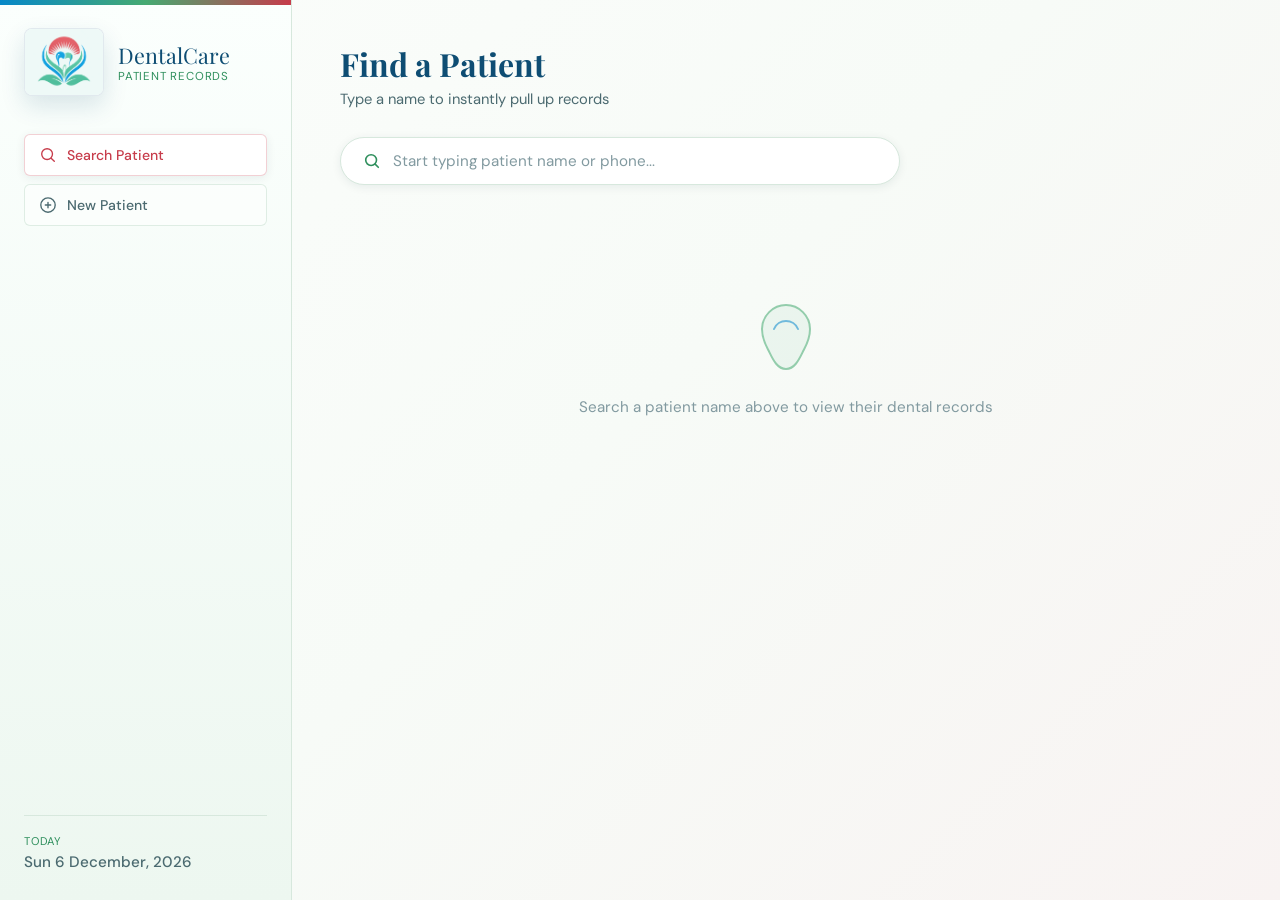
==== templates/index.html @ ff6284b0 "Add gunicorn" ====
<!DOCTYPE html>
<html lang="en">
<head>
  <meta charset="UTF-8" />
  <meta name="viewport" content="width=device-width, initial-scale=1.0"/>
  <title>DentalCare - Patient Management</title>
  <link rel="preconnect" href="https://fonts.googleapis.com"/>
  <link href="https://fonts.googleapis.com/css2?family=DM+Sans:wght@300;400;500;600&family=Playfair+Display:wght@600;700&display=swap" rel="stylesheet"/>
  <link rel="stylesheet" href="/static/css/style.css"/>
</head>
<body>

  <!-- Sidebar -->
  <aside class="sidebar">
    <div class="brand">
      <img class="brand-logo" src="/static/img/dental-logo.png" alt="DentalCare logo"/>
      <div>
        <div class="brand-name">DentalCare</div>
        <div class="brand-sub">Patient Records</div>
      </div>
    </div>

    <nav class="nav">
      <button class="nav-btn active" data-panel="search" onclick="showPanel('search', this)">
        <svg viewBox="0 0 20 20" fill="none"><circle cx="9" cy="9" r="6" stroke="currentColor" stroke-width="1.5"/><path d="M13.5 13.5L17 17" stroke="currentColor" stroke-width="1.5" stroke-linecap="round"/></svg>
        Search Patient
      </button>
      <button class="nav-btn" data-panel="add" onclick="showPanel('add', this)">
        <svg viewBox="0 0 20 20" fill="none"><circle cx="10" cy="10" r="8" stroke="currentColor" stroke-width="1.5"/><path d="M10 7v6M7 10h6" stroke="currentColor" stroke-width="1.5" stroke-linecap="round"/></svg>
        New Patient
      </button>
    </nav>

    <div class="sidebar-footer">
      <div class="today-label">Today</div>
      <div class="today-date" id="todayDate"></div>
    </div>
  </aside>

  <!-- Main Content -->
  <main class="main">

    <!-- SEARCH PANEL -->
    <section class="panel active" id="panel-search">
      <div class="panel-header">
        <h1>Find a Patient</h1>
        <p>Type a name to instantly pull up records</p>
      </div>

      <div class="search-wrap">
        <div class="search-box">
          <svg class="search-icon" viewBox="0 0 20 20" fill="none">
            <circle cx="9" cy="9" r="6" stroke="currentColor" stroke-width="1.8"/>
            <path d="M13.5 13.5L17 17" stroke="currentColor" stroke-width="1.8" stroke-linecap="round"/>
          </svg>
          <input type="text" id="searchInput" placeholder="Start typing patient name or phone..." autocomplete="off" oninput="onSearch()"/>
        </div>
        <div class="search-dropdown" id="searchDropdown"></div>
      </div>

      <!-- Patient Record Card -->
      <div class="patient-card hidden" id="patientCard">
        <div class="card-header-row">
          <div class="patient-avatar" id="patientAvatar"></div>
          <div class="patient-meta">
            <h2 id="cardName"></h2>
            <div class="meta-chips">
              <span class="chip chip-blue" id="cardAge"></span>
              <span class="chip chip-teal" id="cardBlood"></span>
              <span class="chip chip-green" id="cardPhone"></span>
            </div>
            <div class="meta-detail" id="cardAllergies"></div>
          </div>
          <div class="patient-actions">
            <button class="btn-danger" onclick="removePatient()">Remove Patient</button>
            <button class="btn-add-visit" onclick="openVisitModal()">+ Add Visit</button>
          </div>
        </div>

        <!-- Visit Timeline -->
        <div class="visits-section">
          <h3 class="visits-title">Visit History</h3>
          <div class="timeline" id="visitTimeline"></div>
          <div class="no-visits hidden" id="noVisits">No visits recorded yet.</div>
        </div>
      </div>

      <div class="empty-state" id="emptyState">
        <svg viewBox="0 0 80 80" fill="none" xmlns="http://www.w3.org/2000/svg">
          <path d="M40 8C27 8 16 19 16 32c0 7 2.5 14 6 20.5C25.5 59 30 72 40 72s14.5-13 18-19.5c3.5-6.5 6-13.5 6-20.5 0-13-11-24-24-24z" fill="currentColor" opacity=".12"/>
          <path d="M40 8C27 8 16 19 16 32c0 7 2.5 14 6 20.5C25.5 59 30 72 40 72s14.5-13 18-19.5c3.5-6.5 6-13.5 6-20.5 0-13-11-24-24-24z" stroke="currentColor" stroke-width="2" fill="none"/>
          <path d="M28 32c2-5 7-8 12-8s10 3 12 8" stroke="var(--blue-mid)" stroke-width="2" stroke-linecap="round"/>
        </svg>
        <p>Search a patient name above to view their dental records</p>
      </div>
    </section>

    <!-- ADD PATIENT PANEL -->
    <section class="panel" id="panel-add">
      <div class="panel-header">
        <h1>Register New Patient</h1>
        <p>Fill in the patient's details to create a record</p>
      </div>

      <div class="form-card">
        <div class="form-grid">
          <div class="form-group full">
            <label>Full Name <span class="req">*</span></label>
            <input type="text" id="newName" placeholder="e.g. Priya Sharma"/>
          </div>
          <div class="form-group">
            <label>Age</label>
            <input type="number" id="newAge" placeholder="e.g. 32" min="0" max="120"/>
          </div>
          <div class="form-group">
            <label>Blood Group</label>
            <select id="newBlood">
              <option value="">Select...</option>
              <option>A+</option><option>A-</option>
              <option>B+</option><option>B-</option>
              <option>AB+</option><option>AB-</option>
              <option>O+</option><option>O-</option>
            </select>
          </div>
          <div class="form-group">
            <label>Phone</label>
            <input type="tel" id="newPhone" placeholder="+91 9876543210"/>
          </div>
          <div class="form-group">
            <label>Email</label>
            <input type="email" id="newEmail" placeholder="patient@email.com"/>
          </div>
          <div class="form-group full">
            <label>Known Allergies</label>
            <input type="text" id="newAllergies" placeholder="e.g. Penicillin, Latex (or none)"/>
          </div>
        </div>
        <div class="form-actions">
          <button class="btn-primary" onclick="addPatient()">Register Patient</button>
        </div>
        <div class="form-msg hidden" id="addMsg"></div>
      </div>
    </section>
  </main>

  <!-- VISIT MODAL -->
  <div class="modal-overlay hidden" id="visitModal">
    <div class="modal">
      <div class="modal-header">
        <h3>Record a Visit</h3>
        <button class="modal-close" onclick="closeVisitModal()">&times;</button>
      </div>
      <div class="modal-body">
        <div class="form-group">
          <label>Visit Date</label>
          <input type="date" id="visitDate"/>
        </div>
        <div class="form-group">
          <label>Problem / Complaint <span class="req">*</span></label>
          <input type="text" id="visitProblem" placeholder="e.g. Cavity in lower molar"/>
        </div>
        <div class="form-group">
          <label>Treatment Given</label>
          <input type="text" id="visitTreatment" placeholder="e.g. Root canal, Scaling"/>
        </div>
        <div class="form-group">
          <label>Doctor's Notes</label>
          <textarea id="visitNotes" rows="3" placeholder="Any observations, prescriptions..."></textarea>
        </div>
        <div class="form-grid-2">
          <div class="form-group">
            <label>Next Appointment</label>
            <input type="date" id="visitNext"/>
          </div>
          <div class="form-group">
            <label>Cost (&#8377;)</label>
            <input type="number" id="visitCost" placeholder="e.g. 1500"/>
          </div>
        </div>
      </div>
      <div class="modal-footer">
        <button class="btn-secondary" onclick="closeVisitModal()">Cancel</button>
        <button class="btn-primary" onclick="saveVisit()">Save Visit</button>
      </div>
    </div>
  </div>

  <div class="toast hidden" id="toast"></div>

  <script src="/static/js/app.js"></script>
</body>
</html>
---- static/css/style.css ----
/* ── Tokens ────────────────────────────────── */
:root {
  --blue-deep:   #0E4D73;
  --blue-mid:    #0788C8;
  --blue-soft:   #E6F5FB;
  --green:       #2F8F5D;
  --green-mid:   #46AA72;
  --green-soft:  #E7F5EC;
  --red:         #C73C4B;
  --red-soft:    #FBE9EC;
  --teal:        #168B7A;
  --teal-light:  #3CBCA4;
  --turquoise:   #5AC4B0;
  --mint:        #CDEBD7;
  --surface:     #F7FBF7;
  --surface-2:   #EDF7F0;
  --white:       #FFFFFF;
  --text-dark:   #12313A;
  --text-mid:    #4B6A70;
  --text-light:  #829AA0;
  --border:      #D7E8DD;
  --shadow-sm:   0 2px 10px rgba(18,49,58,.08);
  --shadow-md:   0 10px 28px rgba(18,49,58,.11);
  --shadow-lg:   0 20px 56px rgba(18,49,58,.16);
  --radius:      8px;
  --radius-sm:   6px;
  --sidebar-w:   292px;
}

*, *::before, *::after { box-sizing: border-box; margin: 0; padding: 0; }

html, body { height: 100%; }

body {
  font-family: 'DM Sans', sans-serif;
  background:
    linear-gradient(135deg, #FBFDFB 0%, var(--surface) 48%, #F8F3F2 100%);
  color: var(--text-dark);
  display: flex;
  min-height: 100vh;
}

/* ── Sidebar ───────────────────────────────── */
.sidebar {
  width: var(--sidebar-w);
  background: linear-gradient(180deg, #FBFFFD 0%, #EDF7F0 100%);
  border-right: 1px solid var(--border);
  display: flex;
  flex-direction: column;
  padding: 28px 24px;
  flex-shrink: 0;
  position: relative;
  overflow: hidden;
}
.sidebar::before {
  content: '';
  position: absolute;
  top: 0; left: 0; right: 0;
  height: 5px;
  background: linear-gradient(90deg, var(--blue-mid), var(--green-mid), var(--red));
  pointer-events: none;
}

.brand {
  display: flex;
  align-items: center;
  gap: 14px;
  margin-bottom: 38px;
  position: relative;
  z-index: 1;
}
.brand-logo {
  width: 80px;
  height: 68px;
  flex-shrink: 0;
  object-fit: cover;
  border-radius: var(--radius);
  background: var(--white);
  border: 1px solid rgba(14,77,115,.12);
  box-shadow: 0 10px 24px rgba(14,77,115,.14);
}
.brand-name {
  font-family: 'Playfair Display', serif;
  font-size: 1.35rem;
  color: var(--blue-deep);
  letter-spacing: 0;
}
.brand-sub { font-size: .72rem; color: var(--green); letter-spacing: .8px; text-transform: uppercase; }

.nav { display: flex; flex-direction: column; gap: 8px; }
.nav-btn {
  display: flex; align-items: center; gap: 10px;
  padding: 11px 14px;
  background: rgba(255,255,255,.48);
  border: 1px solid rgba(215,232,221,.78);
  border-radius: var(--radius-sm);
  color: var(--text-mid);
  font-size: .88rem;
  font-family: 'DM Sans', sans-serif;
  font-weight: 500;
  cursor: pointer;
  transition: all .2s;
}
.nav-btn svg { width: 18px; height: 18px; flex-shrink: 0; }
.nav-btn:hover { background: var(--blue-soft); color: var(--blue-deep); border-color: rgba(7,136,200,.24); }
.nav-btn.active {
  background: var(--white);
  border-color: rgba(199,60,75,.24);
  color: var(--red);
  box-shadow: var(--shadow-sm);
}

.sidebar-footer {
  margin-top: auto;
  padding-top: 18px;
  border-top: 1px solid var(--border);
}
.today-label { font-size: .7rem; color: var(--green); text-transform: uppercase; letter-spacing: .8px; }
.today-date { font-size: .95rem; color: var(--text-mid); margin-top: 4px; font-weight: 500; }

/* ── Main ──────────────────────────────────── */
.main {
  flex: 1;
  min-height: 0;
  overflow-y: auto;
  padding: 42px 48px;
}

.panel { display: none; }
.panel.active { display: block; }

.panel-header { margin-bottom: 28px; }
.panel-header h1 {
  font-family: 'Playfair Display', serif;
  font-size: 2rem;
  color: var(--blue-deep);
  margin-bottom: 4px;
  letter-spacing: 0;
}
.panel-header p { color: var(--text-mid); font-size: .92rem; }

/* ── Search ────────────────────────────────── */
.search-wrap { position: relative; margin-bottom: 32px; max-width: 560px; }
.search-box {
  display: flex; align-items: center;
  gap: 12px;
  background: var(--white);
  border: 1.5px solid var(--border);
  border-radius: 50px;
  padding: 13px 22px;
  box-shadow: var(--shadow-sm);
  transition: border-color .2s, box-shadow .2s;
}
.search-box:focus-within {
  border-color: var(--blue-mid);
  box-shadow: 0 0 0 4px rgba(7,136,200,.12), var(--shadow-sm);
}
.search-icon { width: 18px; height: 18px; flex-shrink: 0; color: var(--green); }
.search-box input {
  flex: 1; border: none; outline: none;
  font-family: 'DM Sans', sans-serif;
  font-size: .95rem;
  color: var(--text-dark);
  background: transparent;
}
.search-box input::placeholder { color: var(--text-light); }

.search-dropdown {
  position: absolute; top: calc(100% + 8px); left: 0; right: 0;
  background: var(--white);
  border: 1px solid var(--border);
  border-radius: var(--radius);
  box-shadow: var(--shadow-md);
  overflow: hidden;
  z-index: 100;
}
.search-dropdown:empty { display: none; }
.dropdown-item {
  display: flex; align-items: center; gap: 12px;
  padding: 12px 18px;
  cursor: pointer;
  transition: background .15s;
}
.dropdown-item:hover { background: var(--surface-2); }
.dropdown-item .d-avatar {
  width: 34px; height: 34px; border-radius: 50%;
  background: linear-gradient(135deg, var(--blue-mid), var(--green-mid));
  display: flex; align-items: center; justify-content: center;
  color: white; font-weight: 600; font-size: .82rem; flex-shrink: 0;
}
.dropdown-item .d-name { font-weight: 500; font-size: .9rem; }
.dropdown-item .d-phone { font-size: .78rem; color: var(--text-light); }

/* ── Patient Card ──────────────────────────── */
.patient-card {
  background: var(--white);
  border-radius: var(--radius);
  box-shadow: var(--shadow-md);
  overflow: hidden;
  border: 1px solid var(--border);
  animation: fadeUp .3s ease;
  position: relative;
}
.patient-card::before,
.form-card::before,
.login-card::before {
  content: '';
  display: block;
  height: 4px;
  background: linear-gradient(90deg, var(--blue-mid), var(--green-mid), var(--red));
}
.form-card::before,
.login-card::before {
  position: absolute;
  top: 0; left: 0; right: 0;
}
@keyframes fadeUp { from { opacity:0; transform:translateY(12px); } to { opacity:1; transform:translateY(0); } }

.card-header-row {
  display: flex; align-items: flex-start; gap: 20px;
  padding: 28px 32px;
  background: linear-gradient(120deg, #FBFFFD 0%, var(--green-soft) 100%);
  border-bottom: 1px solid var(--border);
}
.patient-avatar {
  width: 60px; height: 60px; border-radius: 50%;
  background: linear-gradient(135deg, var(--blue-mid), var(--green-mid));
  display: flex; align-items: center; justify-content: center;
  color: white; font-size: 1.4rem; font-weight: 700;
  flex-shrink: 0;
  box-shadow: 0 4px 14px rgba(7,136,200,.22);
}
.patient-meta { flex: 1; }
.patient-meta h2 { font-size: 1.35rem; color: var(--blue-deep); font-weight: 600; margin-bottom: 8px; }
.meta-chips { display: flex; flex-wrap: wrap; gap: 6px; margin-bottom: 6px; }
.chip {
  font-size: .76rem; font-weight: 500;
  padding: 3px 10px; border-radius: 20px;
}
.chip:empty { display: none; }
.chip-blue  { background: var(--blue-soft);  color: var(--blue-deep); }
.chip-teal  { background: rgba(22,139,122,.12);  color: var(--teal); }
.chip-green { background: var(--green-soft);   color: var(--green); }
.meta-detail { font-size: .8rem; color: #C0392B; font-weight: 500; }

.patient-actions {
  display: flex;
  align-items: center;
  gap: 10px;
  flex-shrink: 0;
}

.btn-add-visit {
  padding: 9px 18px;
  background: linear-gradient(135deg, var(--green), var(--blue-mid));
  color: white; border: none; border-radius: 50px;
  font-family: 'DM Sans', sans-serif;
  font-size: .85rem; font-weight: 600;
  cursor: pointer;
  box-shadow: 0 4px 12px rgba(47,143,93,.28);
  white-space: nowrap;
  transition: transform .15s, box-shadow .15s;
  flex-shrink: 0;
}
.btn-add-visit:hover { transform: translateY(-1px); box-shadow: 0 6px 18px rgba(47,143,93,.36); }

.btn-danger {
  padding: 9px 16px;
  background: var(--red-soft);
  color: var(--red);
  border: 1px solid rgba(199,60,75,.24);
  border-radius: 50px;
  font-family: 'DM Sans', sans-serif;
  font-size: .85rem;
  font-weight: 600;
  cursor: pointer;
  white-space: nowrap;
  transition: background .15s, color .15s, transform .15s;
}
.btn-danger:hover {
  background: var(--red);
  color: white;
  transform: translateY(-1px);
}

/* ── Timeline ──────────────────────────────── */
.visits-section { padding: 24px 32px; }
.visits-title { font-size: .78rem; font-weight: 600; text-transform: uppercase; letter-spacing: 1px; color: var(--text-light); margin-bottom: 20px; }

.timeline { display: flex; flex-direction: column; gap: 0; }
.visit-entry {
  display: flex; gap: 16px;
  padding-bottom: 24px;
  position: relative;
}
.visit-entry::before {
  content: '';
  position: absolute; left: 19px; top: 32px; bottom: 0;
  width: 1.5px;
  background: var(--border);
}
.visit-entry:last-child::before { display: none; }

.visit-dot {
  width: 40px; height: 40px; border-radius: 50%;
  background: linear-gradient(135deg, var(--green-mid), var(--blue-mid));
  display: flex; align-items: center; justify-content: center;
  flex-shrink: 0;
  box-shadow: 0 2px 10px rgba(70,170,114,.24);
  z-index: 1;
}
.visit-dot svg { width: 18px; height: 18px; }

.visit-body {
  flex: 1;
  background: var(--surface);
  border: 1px solid var(--border);
  border-radius: var(--radius);
  padding: 14px 18px;
}
.visit-date { font-size: .75rem; color: var(--text-light); margin-bottom: 6px; font-weight: 500; }
.visit-problem { font-weight: 600; color: var(--blue-deep); margin-bottom: 4px; }
.visit-treatment { font-size: .85rem; color: var(--green); font-weight: 500; margin-bottom: 4px; }
.visit-notes { font-size: .82rem; color: var(--text-mid); margin-bottom: 6px; }
.visit-meta { display: flex; gap: 12px; flex-wrap: wrap; margin-top: 6px; }
.visit-badge {
  font-size: .72rem; padding: 2px 9px; border-radius: 12px;
  background: var(--green-soft); color: var(--green); font-weight: 500;
}
.visit-badge.cost { background: var(--red-soft); color: var(--red); }

.no-visits { color: var(--text-light); font-size: .9rem; padding: 12px 0; }

/* ── Empty State ───────────────────────────── */
.empty-state {
  display: flex; flex-direction: column; align-items: center; justify-content: center;
  gap: 20px; padding: 80px 20px;
  color: var(--text-light);
  font-size: .95rem;
  text-align: center;
}
.empty-state svg { width: 80px; height: 80px; color: var(--green-mid); opacity: .56; }

/* ── Form Card ─────────────────────────────── */
.form-card {
  background: var(--white);
  border: 1px solid var(--border);
  border-radius: var(--radius);
  padding: 32px;
  box-shadow: var(--shadow-sm);
  max-width: 680px;
  overflow: hidden;
  position: relative;
}
.form-grid { display: grid; grid-template-columns: 1fr 1fr; gap: 18px; }
.form-grid-2 { display: grid; grid-template-columns: 1fr 1fr; gap: 14px; }
.form-group { display: flex; flex-direction: column; gap: 6px; }
.form-group.full { grid-column: 1 / -1; }
.form-group label { font-size: .8rem; font-weight: 600; color: var(--text-mid); text-transform: uppercase; letter-spacing: .5px; }
.req { color: #E74C3C; }
.form-group input, .form-group select, .form-group textarea {
  padding: 10px 14px;
  border: 1.5px solid var(--border);
  border-radius: var(--radius-sm);
  font-family: 'DM Sans', sans-serif;
  font-size: .9rem;
  color: var(--text-dark);
  background: var(--surface);
  outline: none;
  transition: border-color .2s, box-shadow .2s;
}
.form-group input:focus, .form-group select:focus, .form-group textarea:focus {
  border-color: var(--blue-mid);
  box-shadow: 0 0 0 3px rgba(7,136,200,.12);
  background: var(--white);
}
.form-group textarea { resize: vertical; min-height: 80px; }

.form-actions { margin-top: 24px; display: flex; gap: 12px; align-items: center; }
.btn-primary {
  padding: 11px 28px;
  background: linear-gradient(135deg, var(--green), var(--blue-mid));
  color: white; border: none; border-radius: 50px;
  font-family: 'DM Sans', sans-serif;
  font-size: .9rem; font-weight: 600;
  cursor: pointer;
  box-shadow: 0 4px 14px rgba(47,143,93,.26);
  transition: transform .15s, box-shadow .15s;
}
.btn-primary:hover { transform: translateY(-1px); box-shadow: 0 6px 20px rgba(47,143,93,.34); }
.btn-secondary {
  padding: 11px 24px;
  background: transparent;
  color: var(--text-mid);
  border: 1.5px solid var(--border);
  border-radius: 50px;
  font-family: 'DM Sans', sans-serif;
  font-size: .9rem; font-weight: 500;
  cursor: pointer;
  transition: background .15s;
}
.btn-secondary:hover { background: var(--surface-2); }

.form-msg {
  margin-top: 14px; padding: 10px 16px;
  border-radius: var(--radius-sm);
  font-size: .88rem; font-weight: 500;
}
.form-msg.success { background: var(--green-soft); color: var(--green); border: 1px solid rgba(47,143,93,.24); }
.form-msg.error   { background: rgba(231,76,60,.08);  color: #C0392B; border: 1px solid rgba(231,76,60,.2); }
.form-msg.info    { background: var(--blue-soft); color: var(--blue-deep); border: 1px solid rgba(7,136,200,.2); }

body.login-page {
  align-items: center;
  justify-content: center;
  padding: 24px;
}

.login-card {
  width: min(100%, 390px);
  background: var(--white);
  border: 1px solid var(--border);
  border-radius: var(--radius);
  padding: 34px 30px 30px;
  box-shadow: var(--shadow-md);
  text-align: center;
  overflow: hidden;
  position: relative;
}

.auth-logo {
  display: block;
  width: 142px;
  height: 120px;
  margin: 0 auto 20px;
  object-fit: cover;
  border-radius: var(--radius);
  border: 1px solid rgba(14,77,115,.12);
  box-shadow: 0 12px 28px rgba(14,77,115,.13);
}

.login-card h1 {
  font-family: 'Playfair Display', serif;
  color: var(--blue-deep);
  margin-bottom: 6px;
}

.login-card > p {
  color: var(--text-mid);
  font-size: .92rem;
  margin-bottom: 22px;
}

.login-card .form-group {
  text-align: left;
}

.login-card .form-actions {
  justify-content: center;
}

.form-meta a {
  color: var(--green);
  font-weight: 600;
  text-decoration-color: rgba(47,143,93,.35);
}

.form-meta a:hover {
  color: var(--red);
}

/* ── Modal ─────────────────────────────────── */
.modal-overlay {
  position: fixed; inset: 0;
  background: rgba(18,49,58,.45);
  backdrop-filter: blur(4px);
  display: flex; align-items: center; justify-content: center;
  z-index: 500;
  animation: fadeIn .2s ease;
}
@keyframes fadeIn { from { opacity:0; } to { opacity:1; } }

.modal {
  background: var(--white);
  border-radius: var(--radius);
  box-shadow: var(--shadow-lg);
  width: 95%; max-width: 520px;
  max-height: calc(100vh - 40px);
  display: flex;
  flex-direction: column;
  overflow: hidden;
  animation: scaleIn .2s ease;
}
@keyframes scaleIn { from { transform:scale(.96); opacity:0; } to { transform:scale(1); opacity:1; } }

.modal-header {
  display: flex; align-items: center; justify-content: space-between;
  padding: 20px 24px;
  border-bottom: 1px solid var(--border);
  background: linear-gradient(90deg, #FBFFFD, var(--green-soft));
}
.modal-header h3 { font-size: 1.05rem; color: var(--blue-deep); font-weight: 600; }
.modal-close {
  background: none; border: none; font-size: 1rem;
  color: var(--text-light); cursor: pointer; padding: 4px 8px;
  border-radius: 6px; transition: background .15s;
}
.modal-close:hover { background: var(--border); color: var(--text-mid); }

.modal-body {
  padding: 22px 24px;
  display: flex;
  flex-direction: column;
  gap: 14px;
  overflow-y: auto;
}
.modal-footer {
  padding: 16px 24px; border-top: 1px solid var(--border);
  display: flex; justify-content: flex-end; gap: 10px;
  background: var(--surface);
  flex-shrink: 0;
}

/* ── Toast ─────────────────────────────────── */
.toast {
  position: fixed; bottom: 28px; right: 28px;
  padding: 12px 22px;
  background: var(--blue-deep);
  color: white; border-radius: 50px;
  font-size: .88rem; font-weight: 500;
  box-shadow: var(--shadow-md);
  z-index: 999;
  animation: slideUp .3s ease;
}
@keyframes slideUp { from { transform:translateY(16px); opacity:0; } to { transform:translateY(0); opacity:1; } }

/* ── Utility ───────────────────────────────── */
.hidden { display: none !important; }

/* ── Scrollbar ─────────────────────────────── */
::-webkit-scrollbar { width: 6px; }
::-webkit-scrollbar-track { background: transparent; }
::-webkit-scrollbar-thumb { background: var(--border); border-radius: 3px; }
::-webkit-scrollbar-thumb:hover { background: var(--green-mid); }

@media (max-width: 760px) {
  body:not(.login-page) {
    flex-direction: column;
  }

  .sidebar {
    width: 100%;
    padding: 18px 16px 16px;
  }

  .brand {
    margin-bottom: 16px;
  }

  .brand-logo {
    width: 68px;
    height: 58px;
  }

  .nav {
    flex-direction: row;
  }

  .nav-btn {
    flex: 1;
    justify-content: center;
    padding: 10px 12px;
  }

  .sidebar-footer {
    display: none;
  }

  .main {
    padding: 26px 18px;
  }

  .panel-header h1 {
    font-size: 1.7rem;
  }

  .card-header-row {
    flex-direction: column;
    align-items: stretch;
    padding: 24px;
  }

  .patient-avatar {
    width: 54px;
    height: 54px;
  }

  .btn-add-visit {
    width: 100%;
  }

  .patient-actions {
    width: 100%;
    flex-direction: column-reverse;
  }

  .patient-actions button {
    width: 100%;
  }

  .form-grid,
  .form-grid-2 {
    grid-template-columns: 1fr;
  }

  .form-card,
  .visits-section {
    padding: 24px;
  }

  .modal {
    width: calc(100% - 24px);
  }
}
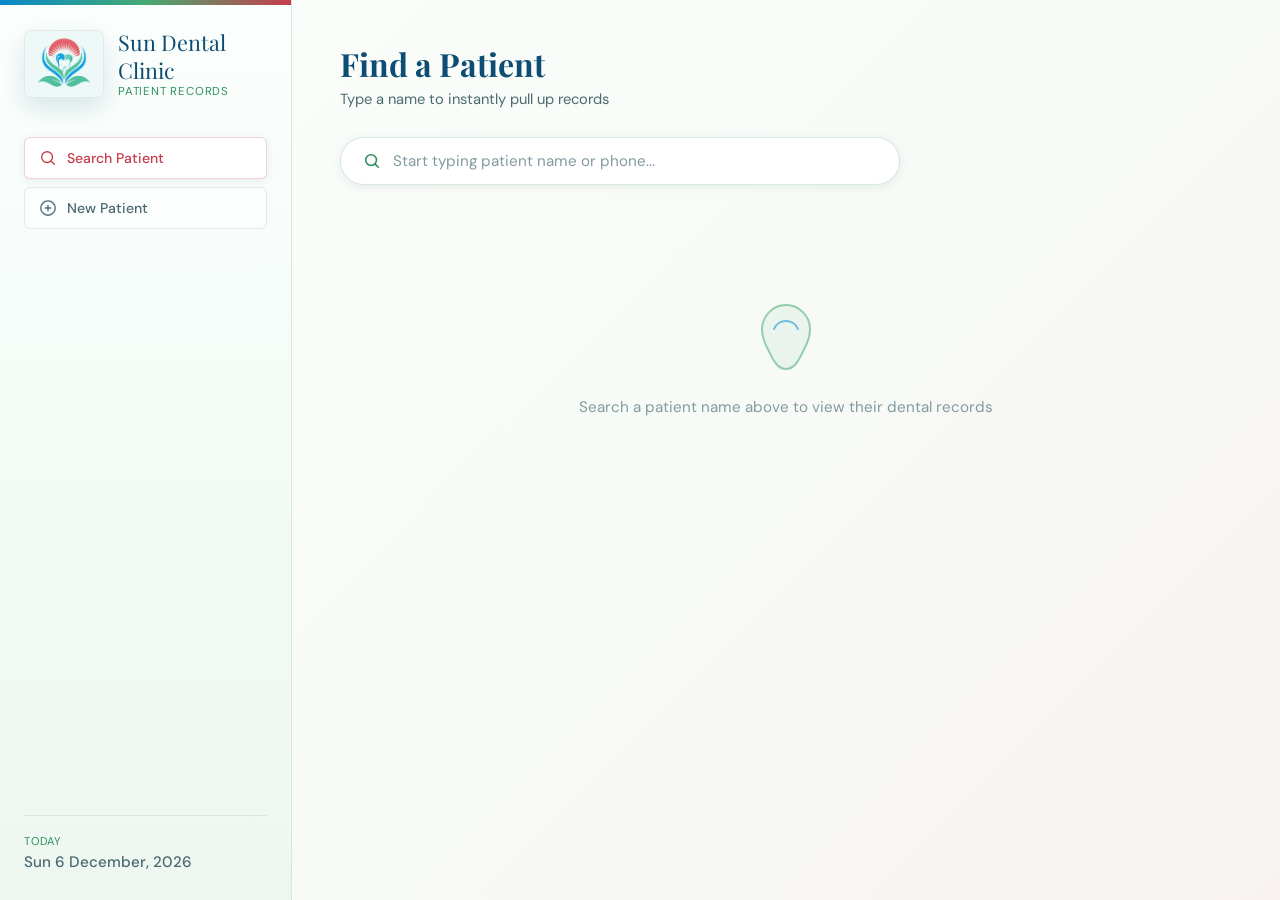
==== commit 35963e4f: "name change" ====
--- a/templates/index.html
+++ b/templates/index.html
@@ -13,9 +13,9 @@
   <!-- Sidebar -->
   <aside class="sidebar">
     <div class="brand">
-      <img class="brand-logo" src="/static/img/dental-logo.png" alt="DentalCare logo"/>
+      <img class="brand-logo" src="/static/img/dental-logo.png" alt="Sun Dental Clinic logo"/>
       <div>
-        <div class="brand-name">DentalCare</div>
+        <div class="brand-name">Sun Dental Clinic</div>
         <div class="brand-sub">Patient Records</div>
       </div>
     </div>
